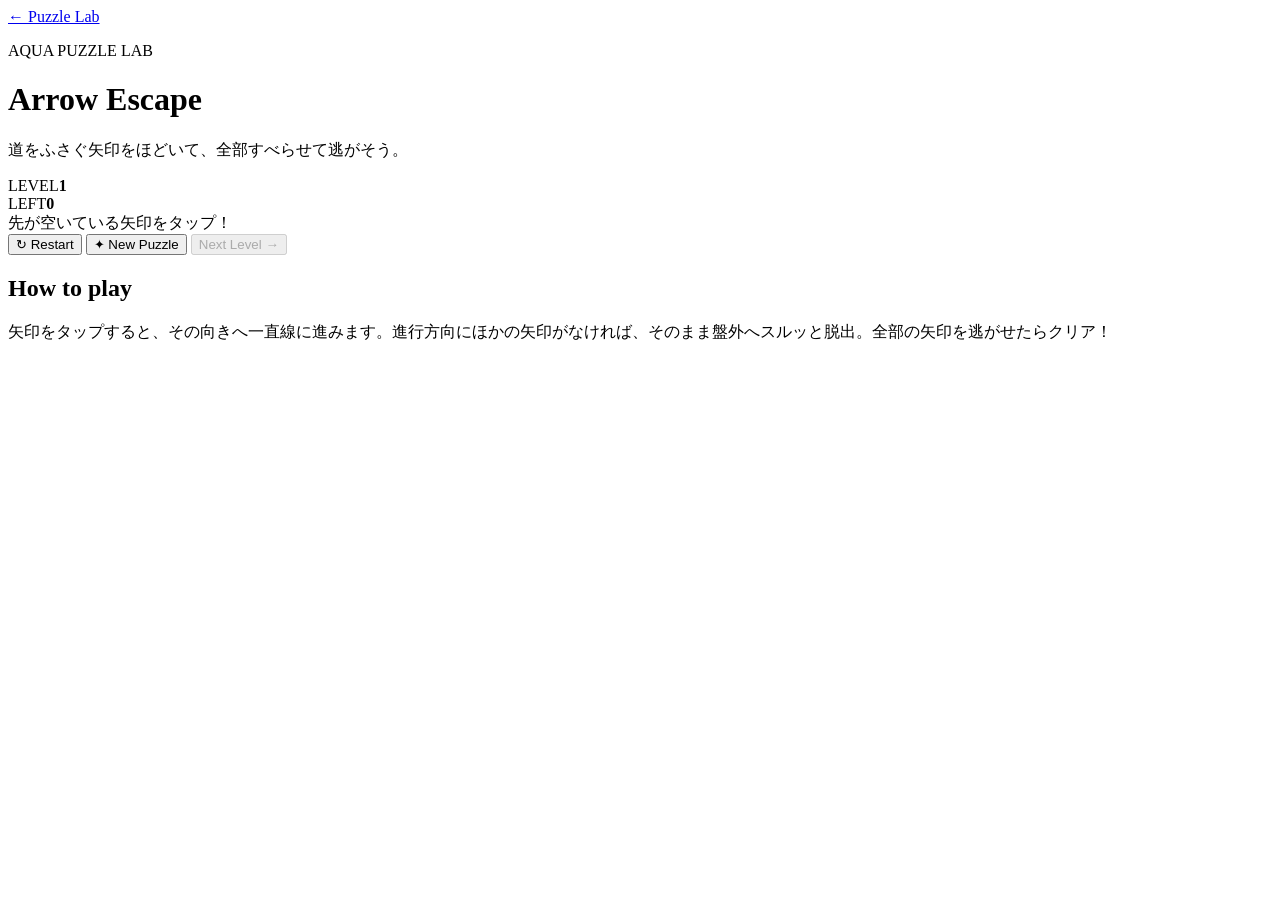
==== arrow-escape.html @ 07311085 "Add Arrow Escape game page" ====
<!DOCTYPE html>
<html lang="ja">
<head>
  <meta charset="UTF-8" />
  <meta name="viewport" content="width=device-width, initial-scale=1.0" />
  <meta name="theme-color" content="#f7f7f4" />
  <title>Arrow Escape | AQUA Puzzle Lab</title>
  <link rel="stylesheet" href="arrow-escape.css" />
</head>
<body>
  <main class="app">
    <a class="back" href="index.html">← Puzzle Lab</a>

    <header>
      <div>
        <p class="eyebrow">AQUA PUZZLE LAB</p>
        <h1>Arrow Escape</h1>
        <p class="sub">道をふさぐ矢印をほどいて、全部すべらせて逃がそう。</p>
      </div>
      <div class="stats">
        <div><span>LEVEL</span><strong id="levelNumber">1</strong></div>
        <div><span>LEFT</span><strong id="leftCount">0</strong></div>
      </div>
    </header>

    <section class="game-card">
      <div id="message" class="message" role="status" aria-live="polite">先が空いている矢印をタップ！</div>
      <div class="board-wrap">
        <div id="board" class="board" aria-label="矢印脱出パズル"></div>
      </div>
      <div class="controls">
        <button id="restartButton" type="button">↻ Restart</button>
        <button id="newButton" type="button">✦ New Puzzle</button>
        <button id="nextButton" class="primary" type="button" disabled>Next Level →</button>
      </div>
    </section>

    <section class="help">
      <h2>How to play</h2>
      <p>矢印をタップすると、その向きへ一直線に進みます。進行方向にほかの矢印がなければ、そのまま盤外へスルッと脱出。全部の矢印を逃がせたらクリア！</p>
    </section>
  </main>

  <div id="celebration" class="celebration" aria-hidden="true"></div>
  <script src="arrow-escape.js"></script>
</body>
</html>
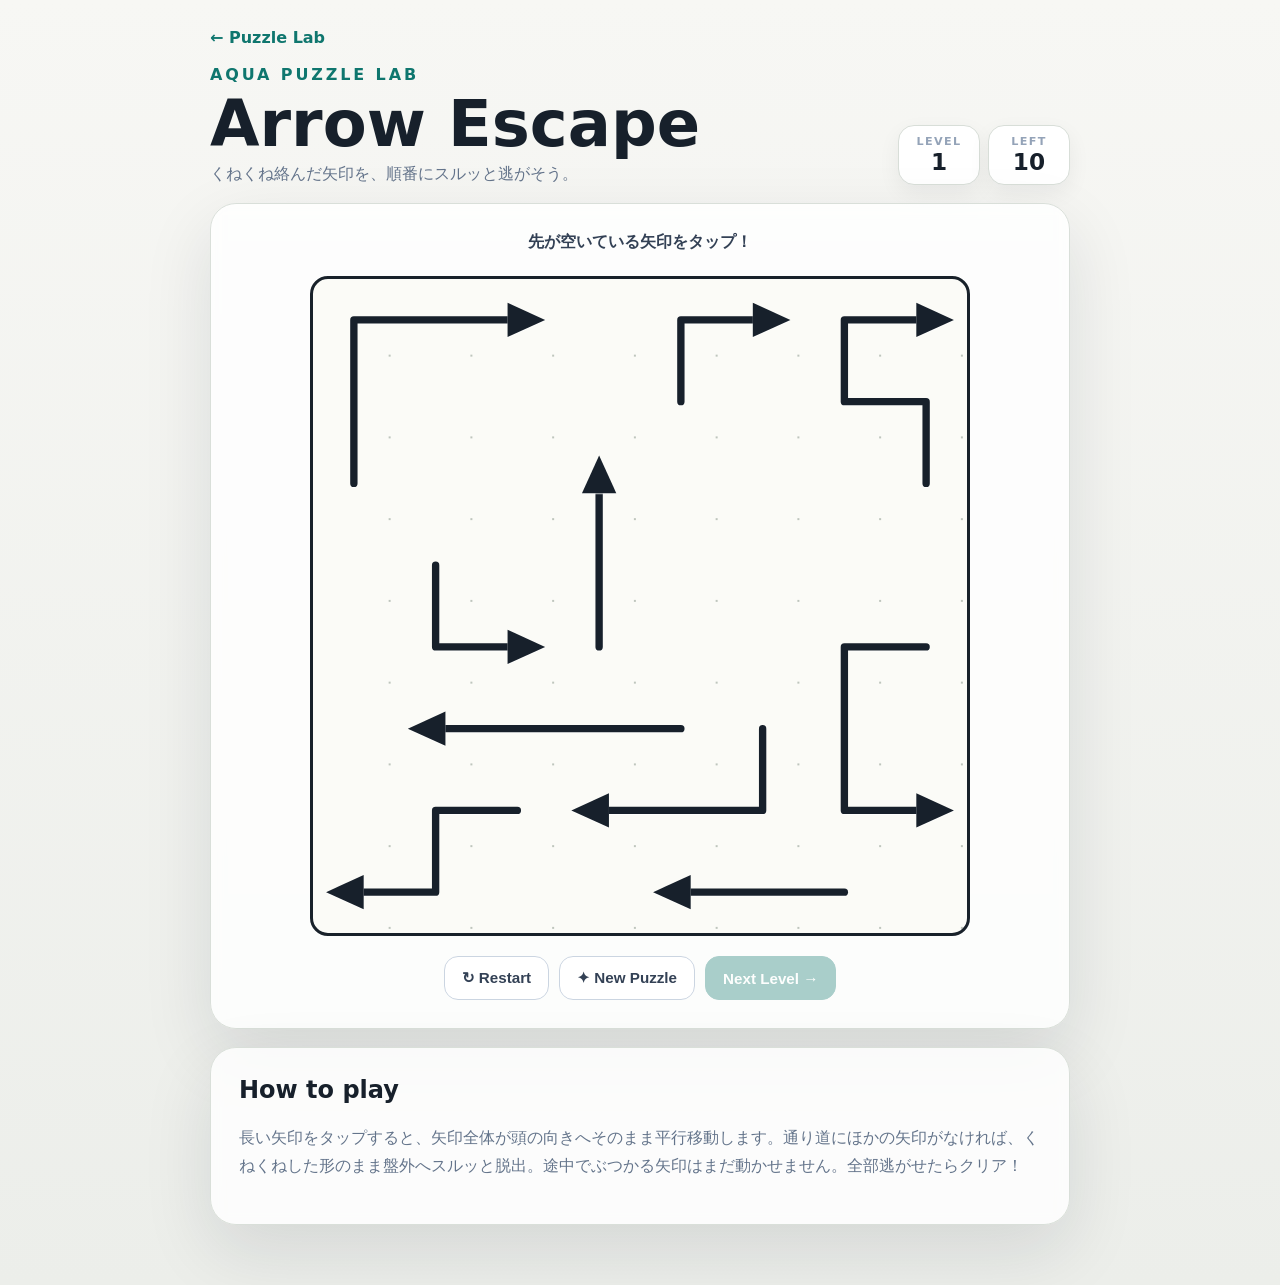
==== commit a09b0834: "Update Arrow Escape instructions for snake arrows" ====
--- a/arrow-escape.html
+++ b/arrow-escape.html
@@ -15,7 +15,7 @@
       <div>
         <p class="eyebrow">AQUA PUZZLE LAB</p>
         <h1>Arrow Escape</h1>
-        <p class="sub">道をふさぐ矢印をほどいて、全部すべらせて逃がそう。</p>
+        <p class="sub">くねくね絡んだ矢印を、順番にスルッと逃がそう。</p>
       </div>
       <div class="stats">
         <div><span>LEVEL</span><strong id="levelNumber">1</strong></div>
@@ -37,7 +37,7 @@
 
     <section class="help">
       <h2>How to play</h2>
-      <p>矢印をタップすると、その向きへ一直線に進みます。進行方向にほかの矢印がなければ、そのまま盤外へスルッと脱出。全部の矢印を逃がせたらクリア！</p>
+      <p>長い矢印をタップすると、矢印全体が頭の向きへそのまま平行移動します。通り道にほかの矢印がなければ、くねくねした形のまま盤外へスルッと脱出。途中でぶつかる矢印はまだ動かせません。全部逃がせたらクリア！</p>
     </section>
   </main>
 
--- a/arrow-escape.css
+++ b/arrow-escape.css
@@ -0,0 +1 @@
+*{box-sizing:border-box}html{touch-action:manipulation}body{margin:0;min-height:100vh;background:linear-gradient(180deg,#f7f7f4,#eceeea);color:#17202b;font-family:system-ui,-apple-system,"Segoe UI",sans-serif;-webkit-tap-highlight-color:transparent}.app{width:min(860px,94vw);margin:auto;padding:28px 0 60px}.back{color:#0f766e;text-decoration:none;font-weight:850}header{display:flex;align-items:end;justify-content:space-between;gap:18px;margin:18px 0}.eyebrow{color:#0f766e;font-weight:900;letter-spacing:.18em;margin:0}h1{font-size:clamp(2.2rem,8vw,4rem);margin:3px 0}.sub{margin:0;color:#64748b}.stats{display:flex;gap:8px}.stats div{min-width:82px;background:#fff;border:1px solid #d8ded8;border-radius:16px;padding:9px 13px;text-align:center;box-shadow:0 8px 22px rgba(15,23,42,.06)}.stats span{display:block;font-size:.7rem;color:#94a3b8;font-weight:900;letter-spacing:.12em}.stats strong{font-size:1.45rem}.game-card,.help{background:rgba(255,255,255,.82);border:1px solid #d9dfd9;border-radius:26px;padding:clamp(15px,4vw,28px);box-shadow:0 26px 70px rgba(15,23,42,.11);backdrop-filter:blur(7px)}.message{text-align:center;min-height:30px;font-weight:850;color:#334155;margin-bottom:14px}.board-wrap{width:min(660px,90vw);margin:auto;position:relative}.board{--n:8;position:relative;width:100%;aspect-ratio:1;background-color:#fbfbf7;background-image:radial-gradient(circle,#bec5bd 1.35px,transparent 1.5px);background-size:calc(100% / var(--n)) calc(100% / var(--n));background-position:calc(50% / var(--n)) calc(50% / var(--n));border:3px solid #18212a;border-radius:18px;overflow:hidden;touch-action:manipulation;user-select:none;isolation:isolate}.arrow-layer{position:absolute;inset:0;width:100%;height:100%;overflow:visible;touch-action:manipulation}.snake-arrow{cursor:pointer;touch-action:manipulation;transform-box:view-box;transform-origin:0 0;outline:none}.snake-line{fill:none;stroke:#17202b;stroke-width:9;stroke-linecap:round;stroke-linejoin:round;filter:drop-shadow(0 1.2px 0 rgba(255,255,255,.85))}.snake-head{fill:#17202b;filter:drop-shadow(0 1.2px 0 rgba(255,255,255,.85))}.snake-hit{fill:none;stroke:transparent;stroke-width:38;stroke-linecap:round;stroke-linejoin:round;pointer-events:stroke}.snake-arrow:hover .snake-line,.snake-arrow:focus-visible .snake-line{stroke:#0f766e;stroke-width:10}.snake-arrow:hover .snake-head,.snake-arrow:focus-visible .snake-head{fill:#0f766e}.snake-arrow.blocked{animation:blocked .34s ease}.snake-arrow.blocked .snake-line{stroke:#ef4444}.snake-arrow.blocked .snake-head{fill:#ef4444}.snake-arrow.escape-shadow{pointer-events:none;opacity:.16;filter:blur(.6px)}.controls{display:flex;gap:10px;justify-content:center;flex-wrap:wrap;margin-top:20px}.controls button{border:1px solid #cbd5e1;border-radius:14px;padding:12px 17px;background:#fff;color:#334155;font-size:.95rem;font-weight:900;cursor:pointer}.controls .primary{background:#0f766e;border-color:#0f766e;color:#fff}.controls button:disabled{opacity:.35;cursor:not-allowed}.help{margin-top:18px}.help h2{margin-top:0}.help p{color:#64748b;line-height:1.75}.celebration{position:fixed;inset:0;pointer-events:none;overflow:hidden}.confetti{position:absolute;top:-30px;font-size:26px;animation:fall 1.9s ease-in forwards}@keyframes blocked{0%,100%{transform:translate(0,0)}20%{transform:translate(-5px,1px)}40%{transform:translate(5px,-1px)}60%{transform:translate(-3px,0)}80%{transform:translate(3px,0)}}@keyframes fall{to{transform:translate(var(--drift),106vh) rotate(700deg);opacity:.15}}@media(max-width:560px){header{align-items:start;flex-direction:column}.stats{align-self:stretch}.stats div{flex:1}.game-card{padding:14px}.board-wrap{width:92vw}.snake-line{stroke-width:10}.snake-hit{stroke-width:46}}
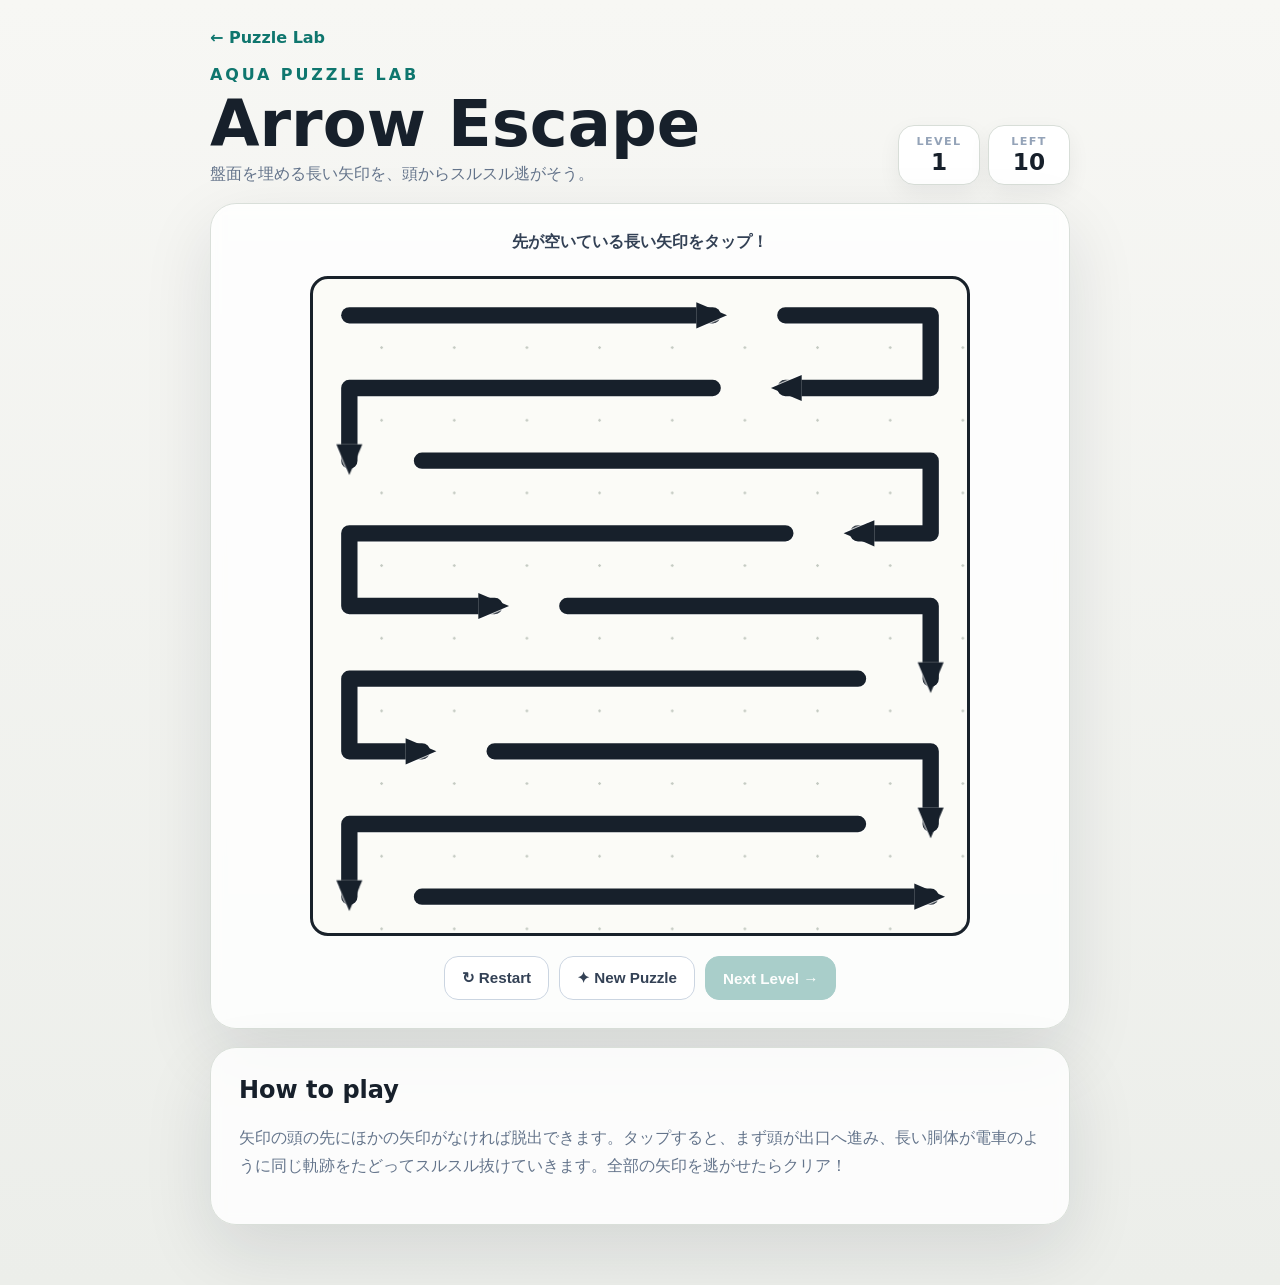
==== commit 5eb7a3b1: "Update Arrow Escape instructions for head-first snake motion" ====
--- a/arrow-escape.html
+++ b/arrow-escape.html
@@ -15,7 +15,7 @@
       <div>
         <p class="eyebrow">AQUA PUZZLE LAB</p>
         <h1>Arrow Escape</h1>
-        <p class="sub">くねくね絡んだ矢印を、順番にスルッと逃がそう。</p>
+        <p class="sub">盤面を埋める長い矢印を、頭からスルスル逃がそう。</p>
       </div>
       <div class="stats">
         <div><span>LEVEL</span><strong id="levelNumber">1</strong></div>
@@ -37,7 +37,7 @@
 
     <section class="help">
       <h2>How to play</h2>
-      <p>長い矢印をタップすると、矢印全体が頭の向きへそのまま平行移動します。通り道にほかの矢印がなければ、くねくねした形のまま盤外へスルッと脱出。途中でぶつかる矢印はまだ動かせません。全部逃がせたらクリア！</p>
+      <p>矢印の頭の先にほかの矢印がなければ脱出できます。タップすると、まず頭が出口へ進み、長い胴体が電車のように同じ軌跡をたどってスルスル抜けていきます。全部の矢印を逃がせたらクリア！</p>
     </section>
   </main>
 
--- a/arrow-escape.css
+++ b/arrow-escape.css
@@ -1 +1 @@
-*{box-sizing:border-box}html{touch-action:manipulation}body{margin:0;min-height:100vh;background:linear-gradient(180deg,#f7f7f4,#eceeea);color:#17202b;font-family:system-ui,-apple-system,"Segoe UI",sans-serif;-webkit-tap-highlight-color:transparent}.app{width:min(860px,94vw);margin:auto;padding:28px 0 60px}.back{color:#0f766e;text-decoration:none;font-weight:850}header{display:flex;align-items:end;justify-content:space-between;gap:18px;margin:18px 0}.eyebrow{color:#0f766e;font-weight:900;letter-spacing:.18em;margin:0}h1{font-size:clamp(2.2rem,8vw,4rem);margin:3px 0}.sub{margin:0;color:#64748b}.stats{display:flex;gap:8px}.stats div{min-width:82px;background:#fff;border:1px solid #d8ded8;border-radius:16px;padding:9px 13px;text-align:center;box-shadow:0 8px 22px rgba(15,23,42,.06)}.stats span{display:block;font-size:.7rem;color:#94a3b8;font-weight:900;letter-spacing:.12em}.stats strong{font-size:1.45rem}.game-card,.help{background:rgba(255,255,255,.82);border:1px solid #d9dfd9;border-radius:26px;padding:clamp(15px,4vw,28px);box-shadow:0 26px 70px rgba(15,23,42,.11);backdrop-filter:blur(7px)}.message{text-align:center;min-height:30px;font-weight:850;color:#334155;margin-bottom:14px}.board-wrap{width:min(660px,90vw);margin:auto;position:relative}.board{--n:8;position:relative;width:100%;aspect-ratio:1;background-color:#fbfbf7;background-image:radial-gradient(circle,#bec5bd 1.35px,transparent 1.5px);background-size:calc(100% / var(--n)) calc(100% / var(--n));background-position:calc(50% / var(--n)) calc(50% / var(--n));border:3px solid #18212a;border-radius:18px;overflow:hidden;touch-action:manipulation;user-select:none;isolation:isolate}.arrow-layer{position:absolute;inset:0;width:100%;height:100%;overflow:visible;touch-action:manipulation}.snake-arrow{cursor:pointer;touch-action:manipulation;transform-box:view-box;transform-origin:0 0;outline:none}.snake-line{fill:none;stroke:#17202b;stroke-width:9;stroke-linecap:round;stroke-linejoin:round;filter:drop-shadow(0 1.2px 0 rgba(255,255,255,.85))}.snake-head{fill:#17202b;filter:drop-shadow(0 1.2px 0 rgba(255,255,255,.85))}.snake-hit{fill:none;stroke:transparent;stroke-width:38;stroke-linecap:round;stroke-linejoin:round;pointer-events:stroke}.snake-arrow:hover .snake-line,.snake-arrow:focus-visible .snake-line{stroke:#0f766e;stroke-width:10}.snake-arrow:hover .snake-head,.snake-arrow:focus-visible .snake-head{fill:#0f766e}.snake-arrow.blocked{animation:blocked .34s ease}.snake-arrow.blocked .snake-line{stroke:#ef4444}.snake-arrow.blocked .snake-head{fill:#ef4444}.snake-arrow.escape-shadow{pointer-events:none;opacity:.16;filter:blur(.6px)}.controls{display:flex;gap:10px;justify-content:center;flex-wrap:wrap;margin-top:20px}.controls button{border:1px solid #cbd5e1;border-radius:14px;padding:12px 17px;background:#fff;color:#334155;font-size:.95rem;font-weight:900;cursor:pointer}.controls .primary{background:#0f766e;border-color:#0f766e;color:#fff}.controls button:disabled{opacity:.35;cursor:not-allowed}.help{margin-top:18px}.help h2{margin-top:0}.help p{color:#64748b;line-height:1.75}.celebration{position:fixed;inset:0;pointer-events:none;overflow:hidden}.confetti{position:absolute;top:-30px;font-size:26px;animation:fall 1.9s ease-in forwards}@keyframes blocked{0%,100%{transform:translate(0,0)}20%{transform:translate(-5px,1px)}40%{transform:translate(5px,-1px)}60%{transform:translate(-3px,0)}80%{transform:translate(3px,0)}}@keyframes fall{to{transform:translate(var(--drift),106vh) rotate(700deg);opacity:.15}}@media(max-width:560px){header{align-items:start;flex-direction:column}.stats{align-self:stretch}.stats div{flex:1}.game-card{padding:14px}.board-wrap{width:92vw}.snake-line{stroke-width:10}.snake-hit{stroke-width:46}}
+*{box-sizing:border-box}html{touch-action:manipulation}body{margin:0;min-height:100vh;background:linear-gradient(180deg,#f7f7f4,#eceeea);color:#17202b;font-family:system-ui,-apple-system,"Segoe UI",sans-serif;-webkit-tap-highlight-color:transparent}.app{width:min(860px,94vw);margin:auto;padding:28px 0 60px}.back{color:#0f766e;text-decoration:none;font-weight:850}header{display:flex;align-items:end;justify-content:space-between;gap:18px;margin:18px 0}.eyebrow{color:#0f766e;font-weight:900;letter-spacing:.18em;margin:0}h1{font-size:clamp(2.2rem,8vw,4rem);margin:3px 0}.sub{margin:0;color:#64748b}.stats{display:flex;gap:8px}.stats div{min-width:82px;background:#fff;border:1px solid #d8ded8;border-radius:16px;padding:9px 13px;text-align:center;box-shadow:0 8px 22px rgba(15,23,42,.06)}.stats span{display:block;font-size:.7rem;color:#94a3b8;font-weight:900;letter-spacing:.12em}.stats strong{font-size:1.45rem}.game-card,.help{background:rgba(255,255,255,.82);border:1px solid #d9dfd9;border-radius:26px;padding:clamp(15px,4vw,28px);box-shadow:0 26px 70px rgba(15,23,42,.11);backdrop-filter:blur(7px)}.message{text-align:center;min-height:30px;font-weight:850;color:#334155;margin-bottom:14px}.board-wrap{width:min(660px,90vw);margin:auto;position:relative}.board{--n:9;position:relative;width:100%;aspect-ratio:1;background-color:#fbfbf7;background-image:radial-gradient(circle,#c4cac2 1.25px,transparent 1.45px);background-size:calc(100% / var(--n)) calc(100% / var(--n));background-position:calc(50% / var(--n)) calc(50% / var(--n));border:3px solid #18212a;border-radius:18px;overflow:hidden;touch-action:manipulation;user-select:none;isolation:isolate}.arrow-canvas{position:absolute;inset:0;width:100%;height:100%;overflow:visible;touch-action:manipulation}.snake-arrow{color:#17202b}.snake-line{fill:none;stroke:currentColor;stroke-width:25;stroke-linecap:round;stroke-linejoin:round;filter:drop-shadow(0 2px 0 rgba(255,255,255,.8));pointer-events:none}.snake-hit{fill:none;stroke:transparent;stroke-width:64;stroke-linecap:round;stroke-linejoin:round;cursor:pointer;pointer-events:stroke}.snake-head{fill:currentColor;cursor:pointer;pointer-events:all;filter:drop-shadow(0 2px 0 rgba(255,255,255,.8))}.snake-arrow:hover{color:#0f766e}.snake-arrow.blocked{color:#ef4444;animation:blocked .34s ease}.snake-arrow.escaping{color:#0f766e}.escape-rail{pointer-events:none}.controls{display:flex;gap:10px;justify-content:center;flex-wrap:wrap;margin-top:20px}.controls button{border:1px solid #cbd5e1;border-radius:14px;padding:12px 17px;background:#fff;color:#334155;font-size:.95rem;font-weight:900;cursor:pointer}.controls .primary{background:#0f766e;border-color:#0f766e;color:#fff}.controls button:disabled{opacity:.35;cursor:not-allowed}.help{margin-top:18px}.help h2{margin-top:0}.help p{color:#64748b;line-height:1.75}.celebration{position:fixed;inset:0;pointer-events:none;overflow:hidden}.confetti{position:absolute;top:-30px;font-size:26px;animation:fall 1.9s ease-in forwards}@keyframes blocked{0%,100%{transform:translateX(0)}20%{transform:translateX(-6px)}40%{transform:translateX(6px)}60%{transform:translateX(-4px)}80%{transform:translateX(4px)}}@keyframes fall{to{transform:translate(var(--drift),106vh) rotate(700deg);opacity:.15}}@media(max-width:560px){header{align-items:start;flex-direction:column}.stats{align-self:stretch}.stats div{flex:1}.game-card{padding:14px}.board-wrap{width:92vw}.snake-line{stroke-width:29}.snake-hit{stroke-width:74}}
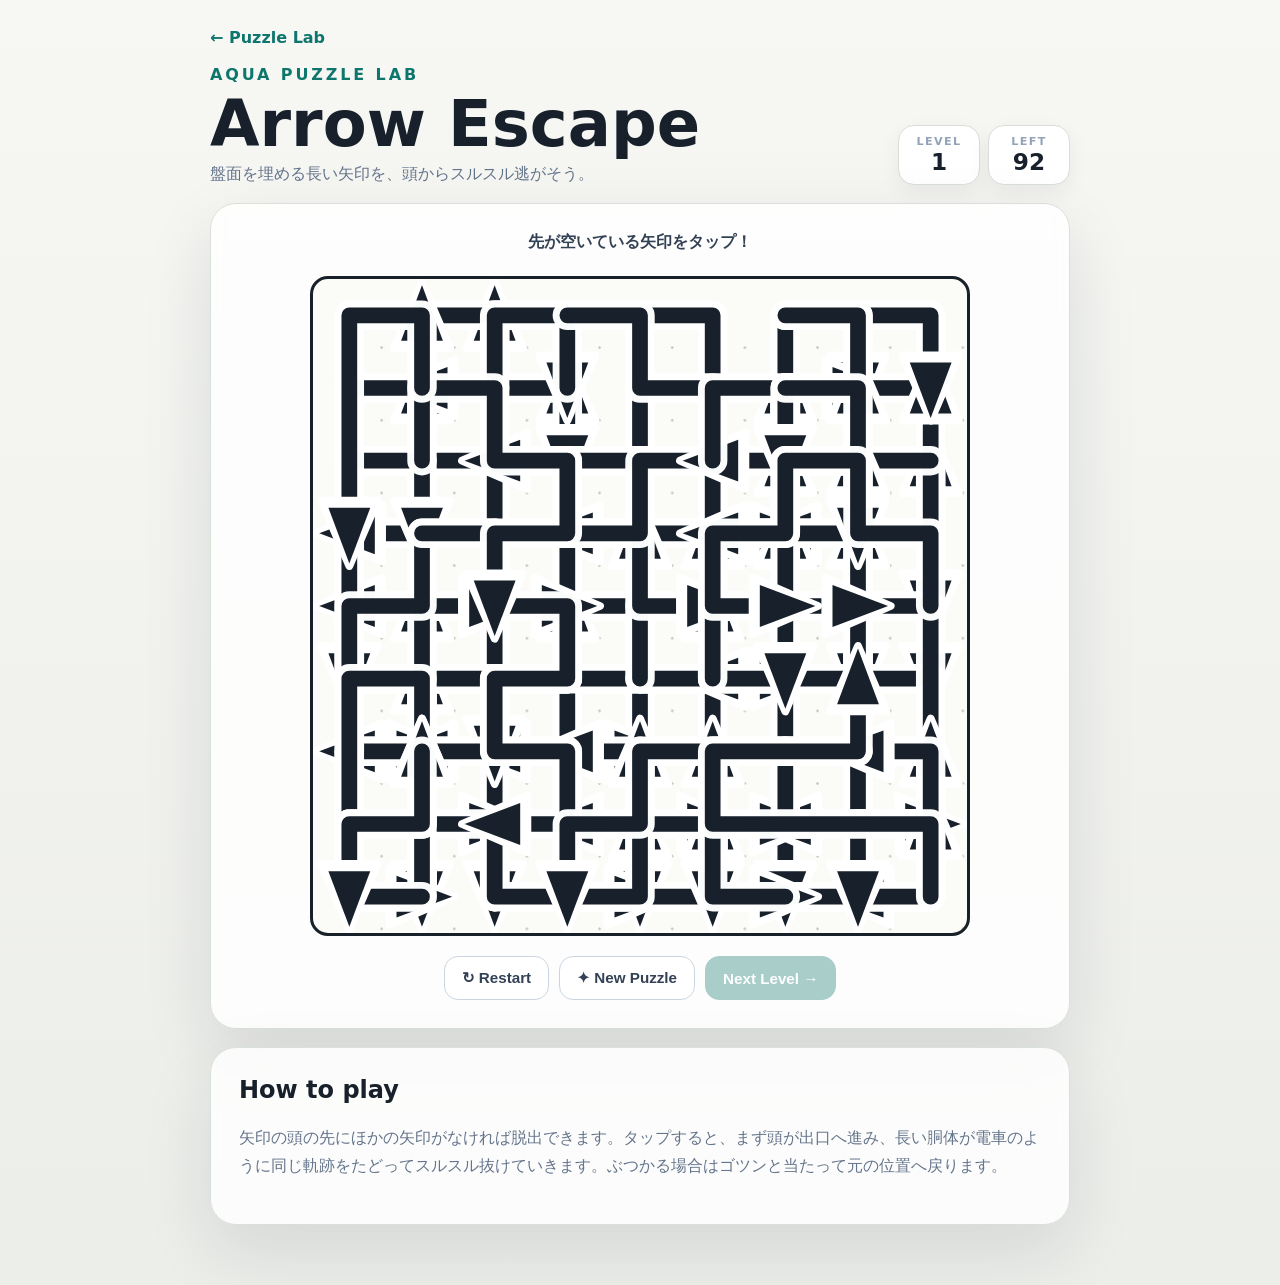
==== commit 0f94e13e: "Use lightweight Arrow Escape script" ====
--- a/arrow-escape.html
+++ b/arrow-escape.html
@@ -24,7 +24,7 @@
     </header>
 
     <section class="game-card">
-      <div id="message" class="message" role="status" aria-live="polite">先が空いている矢印をタップ！</div>
+      <div id="message" class="message" role="status" aria-live="polite">パズル生成中…</div>
       <div class="board-wrap">
         <div id="board" class="board" aria-label="矢印脱出パズル"></div>
       </div>
@@ -37,11 +37,11 @@
 
     <section class="help">
       <h2>How to play</h2>
-      <p>矢印の頭の先にほかの矢印がなければ脱出できます。タップすると、まず頭が出口へ進み、長い胴体が電車のように同じ軌跡をたどってスルスル抜けていきます。全部の矢印を逃がせたらクリア！</p>
+      <p>矢印の頭の先にほかの矢印がなければ脱出できます。タップすると、まず頭が出口へ進み、長い胴体が電車のように同じ軌跡をたどってスルスル抜けていきます。ぶつかる場合はゴツンと当たって元の位置へ戻ります。</p>
     </section>
   </main>
 
   <div id="celebration" class="celebration" aria-hidden="true"></div>
-  <script src="arrow-escape.js"></script>
+  <script src="arrow-escape-v2.js"></script>
 </body>
 </html>
--- a/arrow-escape.css
+++ b/arrow-escape.css
@@ -1 +1 @@
-*{box-sizing:border-box}html{touch-action:manipulation}body{margin:0;min-height:100vh;background:linear-gradient(180deg,#f7f7f4,#eceeea);color:#17202b;font-family:system-ui,-apple-system,"Segoe UI",sans-serif;-webkit-tap-highlight-color:transparent}.app{width:min(860px,94vw);margin:auto;padding:28px 0 60px}.back{color:#0f766e;text-decoration:none;font-weight:850}header{display:flex;align-items:end;justify-content:space-between;gap:18px;margin:18px 0}.eyebrow{color:#0f766e;font-weight:900;letter-spacing:.18em;margin:0}h1{font-size:clamp(2.2rem,8vw,4rem);margin:3px 0}.sub{margin:0;color:#64748b}.stats{display:flex;gap:8px}.stats div{min-width:82px;background:#fff;border:1px solid #d8ded8;border-radius:16px;padding:9px 13px;text-align:center;box-shadow:0 8px 22px rgba(15,23,42,.06)}.stats span{display:block;font-size:.7rem;color:#94a3b8;font-weight:900;letter-spacing:.12em}.stats strong{font-size:1.45rem}.game-card,.help{background:rgba(255,255,255,.82);border:1px solid #d9dfd9;border-radius:26px;padding:clamp(15px,4vw,28px);box-shadow:0 26px 70px rgba(15,23,42,.11);backdrop-filter:blur(7px)}.message{text-align:center;min-height:30px;font-weight:850;color:#334155;margin-bottom:14px}.board-wrap{width:min(660px,90vw);margin:auto;position:relative}.board{--n:9;position:relative;width:100%;aspect-ratio:1;background-color:#fbfbf7;background-image:radial-gradient(circle,#c4cac2 1.25px,transparent 1.45px);background-size:calc(100% / var(--n)) calc(100% / var(--n));background-position:calc(50% / var(--n)) calc(50% / var(--n));border:3px solid #18212a;border-radius:18px;overflow:hidden;touch-action:manipulation;user-select:none;isolation:isolate}.arrow-canvas{position:absolute;inset:0;width:100%;height:100%;overflow:visible;touch-action:manipulation}.snake-arrow{color:#17202b}.snake-line{fill:none;stroke:currentColor;stroke-width:25;stroke-linecap:round;stroke-linejoin:round;filter:drop-shadow(0 2px 0 rgba(255,255,255,.8));pointer-events:none}.snake-hit{fill:none;stroke:transparent;stroke-width:64;stroke-linecap:round;stroke-linejoin:round;cursor:pointer;pointer-events:stroke}.snake-head{fill:currentColor;cursor:pointer;pointer-events:all;filter:drop-shadow(0 2px 0 rgba(255,255,255,.8))}.snake-arrow:hover{color:#0f766e}.snake-arrow.blocked{color:#ef4444;animation:blocked .34s ease}.snake-arrow.escaping{color:#0f766e}.escape-rail{pointer-events:none}.controls{display:flex;gap:10px;justify-content:center;flex-wrap:wrap;margin-top:20px}.controls button{border:1px solid #cbd5e1;border-radius:14px;padding:12px 17px;background:#fff;color:#334155;font-size:.95rem;font-weight:900;cursor:pointer}.controls .primary{background:#0f766e;border-color:#0f766e;color:#fff}.controls button:disabled{opacity:.35;cursor:not-allowed}.help{margin-top:18px}.help h2{margin-top:0}.help p{color:#64748b;line-height:1.75}.celebration{position:fixed;inset:0;pointer-events:none;overflow:hidden}.confetti{position:absolute;top:-30px;font-size:26px;animation:fall 1.9s ease-in forwards}@keyframes blocked{0%,100%{transform:translateX(0)}20%{transform:translateX(-6px)}40%{transform:translateX(6px)}60%{transform:translateX(-4px)}80%{transform:translateX(4px)}}@keyframes fall{to{transform:translate(var(--drift),106vh) rotate(700deg);opacity:.15}}@media(max-width:560px){header{align-items:start;flex-direction:column}.stats{align-self:stretch}.stats div{flex:1}.game-card{padding:14px}.board-wrap{width:92vw}.snake-line{stroke-width:29}.snake-hit{stroke-width:74}}
+*{box-sizing:border-box}html{touch-action:manipulation}body{margin:0;min-height:100vh;background:linear-gradient(180deg,#f7f7f4,#eceeea);color:#17202b;font-family:system-ui,-apple-system,"Segoe UI",sans-serif;-webkit-tap-highlight-color:transparent}.app{width:min(860px,94vw);margin:auto;padding:28px 0 60px}.back{color:#0f766e;text-decoration:none;font-weight:850}header{display:flex;align-items:end;justify-content:space-between;gap:18px;margin:18px 0}.eyebrow{color:#0f766e;font-weight:900;letter-spacing:.18em;margin:0}h1{font-size:clamp(2.2rem,8vw,4rem);margin:3px 0}.sub{margin:0;color:#64748b}.stats{display:flex;gap:8px}.stats div{min-width:82px;background:#fff;border:1px solid #d8ded8;border-radius:16px;padding:9px 13px;text-align:center;box-shadow:0 8px 22px rgba(15,23,42,.06)}.stats span{display:block;font-size:.7rem;color:#94a3b8;font-weight:900;letter-spacing:.12em}.stats strong{font-size:1.45rem}.game-card,.help{background:rgba(255,255,255,.82);border:1px solid #d9dfd9;border-radius:26px;padding:clamp(15px,4vw,28px);box-shadow:0 26px 70px rgba(15,23,42,.11);backdrop-filter:blur(7px)}.message{text-align:center;min-height:30px;font-weight:850;color:#334155;margin-bottom:14px}.board-wrap{width:min(660px,90vw);margin:auto;position:relative}.board{--n:9;position:relative;width:100%;aspect-ratio:1;background-color:#fbfbf7;background-image:radial-gradient(circle,#c4cac2 1.25px,transparent 1.45px);background-size:calc(100% / var(--n)) calc(100% / var(--n));background-position:calc(50% / var(--n)) calc(50% / var(--n));border:3px solid #18212a;border-radius:18px;overflow:hidden;touch-action:manipulation;user-select:none;isolation:isolate}.arrow-canvas{position:absolute;inset:0;width:100%;height:100%;overflow:visible;touch-action:manipulation}.snake-arrow{color:#17202b}.snake-halo{fill:none;stroke:#fff;stroke-width:45;stroke-linecap:round;stroke-linejoin:round;pointer-events:none;opacity:.98}.snake-line{fill:none;stroke:currentColor;stroke-width:24;stroke-linecap:round;stroke-linejoin:round;pointer-events:none}.snake-hit{fill:none;stroke:transparent;stroke-width:70;stroke-linecap:round;stroke-linejoin:round;cursor:pointer;pointer-events:stroke}.snake-head-halo{fill:#fff;stroke:#fff;stroke-width:12;stroke-linejoin:round;pointer-events:all}.snake-head{fill:currentColor;stroke:#fff;stroke-width:4;stroke-linejoin:round;paint-order:stroke fill;cursor:pointer;pointer-events:all}.snake-arrow:hover{color:#0f766e}.snake-arrow.escaping{color:#0f766e}.snake-arrow.impact{color:#ef4444;filter:drop-shadow(0 0 6px rgba(239,68,68,.45))}.escape-rail{pointer-events:none}.controls{display:flex;gap:10px;justify-content:center;flex-wrap:wrap;margin-top:20px}.controls button{border:1px solid #cbd5e1;border-radius:14px;padding:12px 17px;background:#fff;color:#334155;font-size:.95rem;font-weight:900;cursor:pointer}.controls .primary{background:#0f766e;border-color:#0f766e;color:#fff}.controls button:disabled{opacity:.35;cursor:not-allowed}.help{margin-top:18px}.help h2{margin-top:0}.help p{color:#64748b;line-height:1.75}.celebration{position:fixed;inset:0;pointer-events:none;overflow:hidden}.confetti{position:absolute;top:-30px;font-size:26px;animation:fall 1.9s ease-in forwards}@keyframes fall{to{transform:translate(var(--drift),106vh) rotate(700deg);opacity:.15}}@media(max-width:560px){header{align-items:start;flex-direction:column}.stats{align-self:stretch}.stats div{flex:1}.game-card{padding:14px}.board-wrap{width:92vw}.snake-halo{stroke-width:49}.snake-line{stroke-width:26}.snake-hit{stroke-width:78}}
